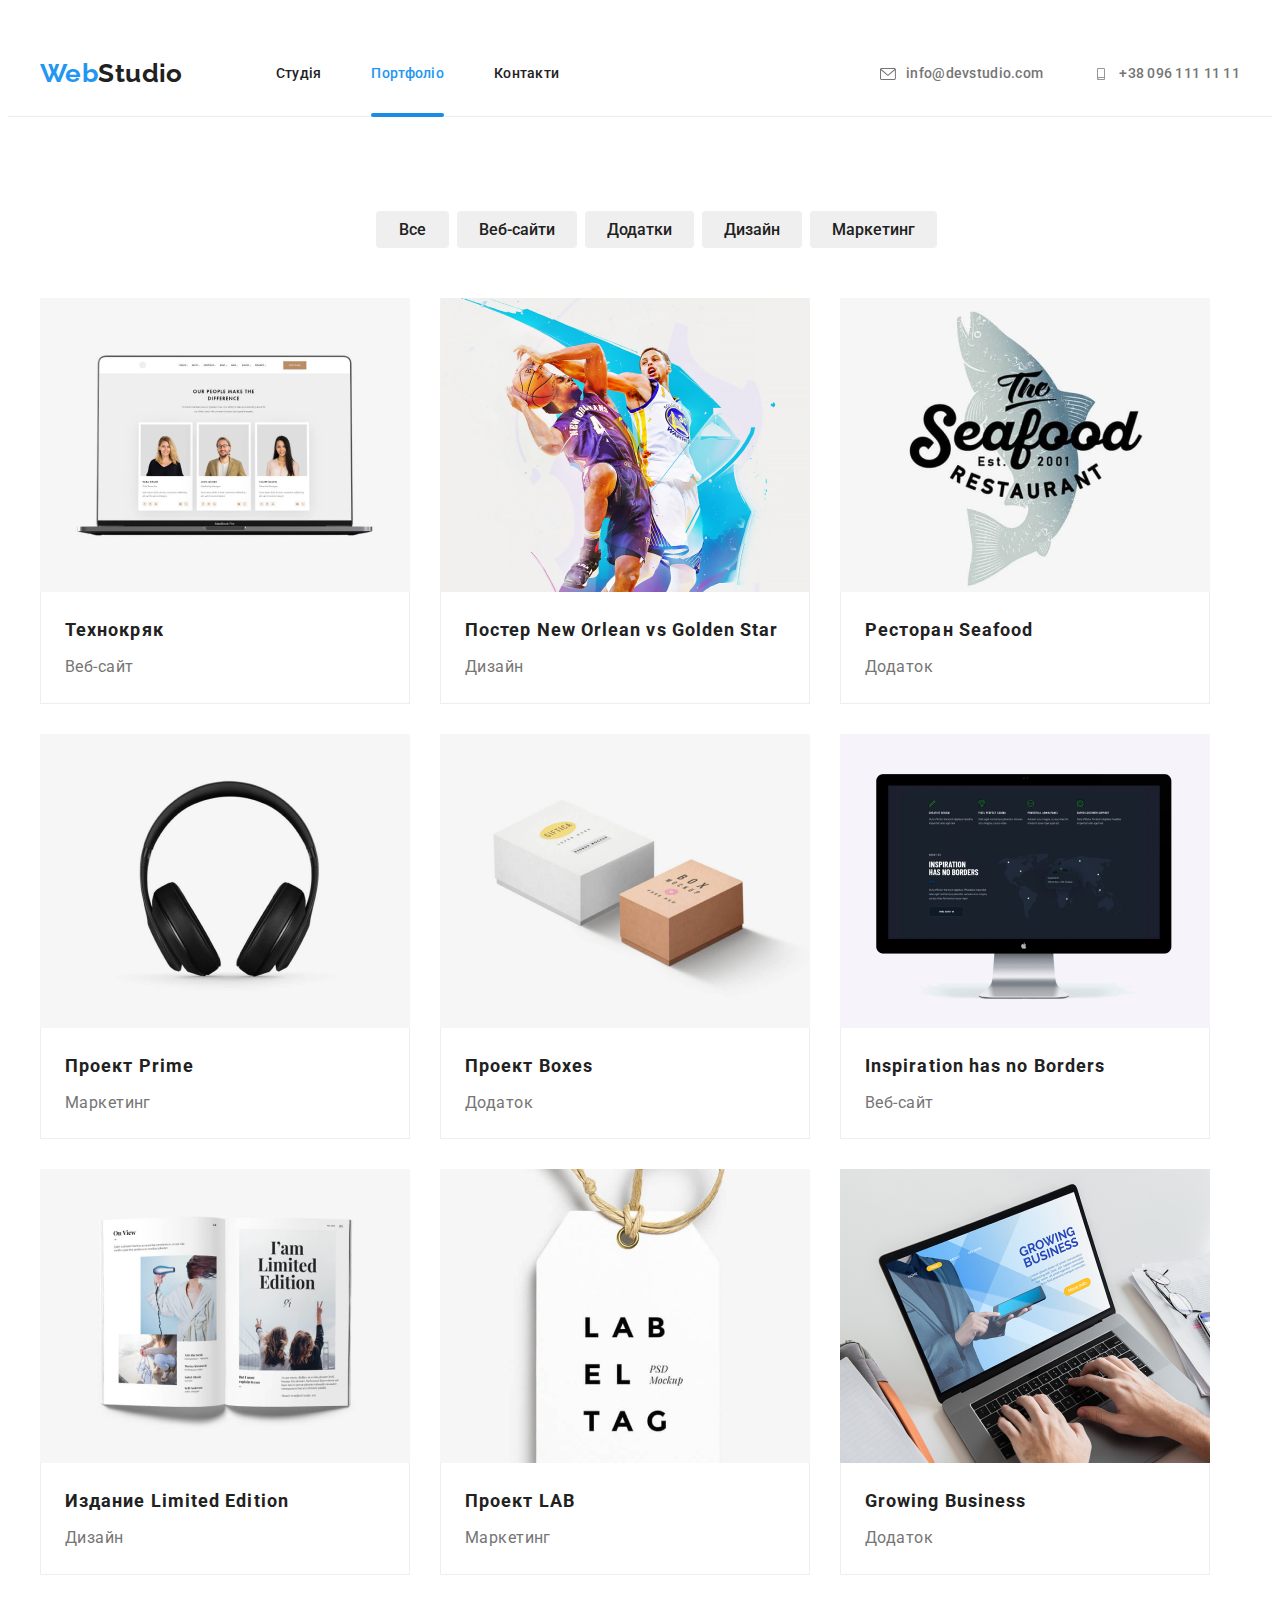
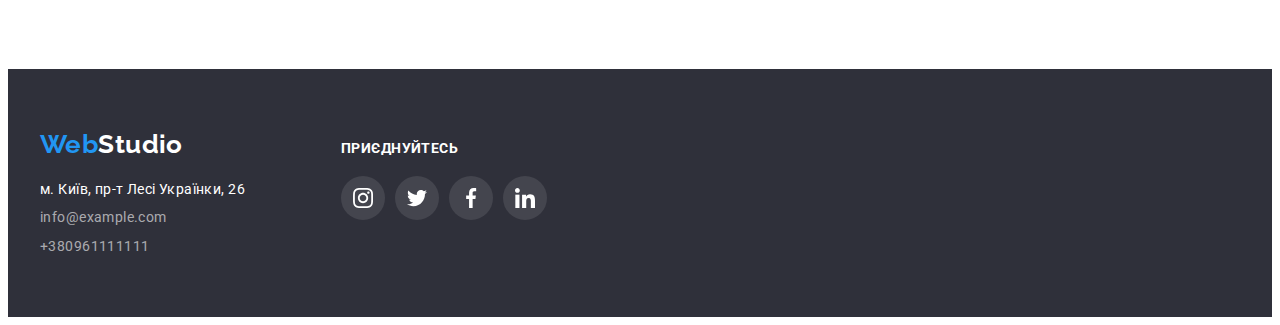
==== portfolio.html @ a5215a13 "+" ====
<!DOCTYPE html>
<html lang="ukr">
<head>
    <meta charset="UTF-8">
    <meta http-equiv="X-UA-Compatible" content="IE=edge">
    <meta name="viewport" content="width=device-width, initial-scale=1.0">
    <title>Document</title>
    <link rel="preconnect" href="https://fonts.googleapis.com">
    <link rel="preconnect" href="https://fonts.gstatic.com" crossorigin>
    <link href="https://fonts.googleapis.com/css2?family=Raleway:wght@700&family=Roboto:wght@400;500;700;900&display=swap" rel="stylesheet">
    <link rel="stylesheet" href="https://cdnjs.cloudflare.com/ajax/libs/modern-normalize/1.1.0/modern-normalize.min.css" integrity="sha512-wpPYUAdjBVSE4KJnH1VR1HeZfpl1ub8YT/NKx4PuQ5NmX2tKuGu6U/JRp5y+Y8XG2tV+wKQpNHVUX03MfMFn9Q==" crossorigin="anonymous" referrerpolicy="no-referrer">
    <link rel="stylesheet" href="./css/styles.css">
</head>
<body>
<!--шапка-->
<header class="header-photo">
    <div class="container header-container">
        <nav class="page-nav">
            <a  href="/index.html" class="logo link">
                Web<span  class="logo-accent">Studio</span>
            </a>
            <ul class="nav-list-link list">
                <li class="nav-list-item"> <a href="./index.html" class=" link">Студія</a></li>
                <li class="nav-list-item"> <a href="/" class=" link current">Портфоліо</a></li>
                <li class="nav-list-item"> <a href="/" class=" link">Контакти</a></li>
            </ul>
        </nav>
        <ul class="list list-ul icon-mail">
            <li class="contacts-mail-class"><a class="contacts-phone-mail link"   href="info@devstudio.com">
                <svg class="list-mail-icon" width="16" height="12">
                    <use href="./images/sprite.svg#icon-envelope"></use>
                </svg>info@devstudio.com</a>
                
            </li>
            <li class="contacts-mail-class"><a class="contacts-phone-mail link"   href="+380961111111">
                <svg class="list-mail-icon" width="16" height="12">
                    <use href="./images/sprite.svg#icon-smartphone"></use>
                </svg>+38 096 111 11 11</a>
            </li>
        </ul>
    </div>  
</header>
 <main>
    <section class="photo-market">
        <div class="container">
            <h1 class="visually-hidden">Портфоліо</h1>
            <ul class="modal-button">
                <li class="list"><button class="modal-btn-primary " type="button">Все</button></li>
                <li class="list"><button class="modal-btn-primary" type="button">Веб-сайти</button></li>
                <li class="list"><button class="modal-btn-primary" type="button">Додатки</button></li>
                <li class="list"><button class="modal-btn-primary" type="button">Дизайн</button></li>
                <li class="list"><button class="modal-btn-primary" type="button">Маркетинг</button></li>
            </ul>
        </div>
        <div class="container">
            <ul class="list link portfolio-main">
                <li class="padding-img">
                    <a class="poster link" href="">
                        <div class="thumb">
                            <img src="./images/img.png" alt="Технокряк" width="370" height="294">
                            <div class="portfolio-overlay">
                                <p class="description"> Ресурс пропонує комплексні пропозиції з різним рівнем функціоналу та сервісів.
                                     Все це дозволить відвідувачу отримати вичерпні відомості про компанію чи приватну особу.
                                 </p>
                            </div>
                        </div>
                        <div class="photo-text">
                            <h2 class="name-photo">Технокряк</h2>
                            <p class="text-photo">Веб-сайт</p>
                        </div>
                    </a>
                </li>
                <li class="padding-img">
                    <a class="poster link" href="">
                        <div class="thumb">
                            <img src="./images/img1.png" alt="New Orlean vs Golden Star" width="370" height="294">
                            <div class="portfolio-overlay">
                                <p class="description"> Ресурс пропонує комплексні пропозиції з різним рівнем функціоналу та сервісів.
                                     Все це дозволить відвідувачу отримати вичерпні відомості про компанію чи приватну особу.
                                 </p>
                            </div>
                        </div>                        
                        <div class="photo-text">
                            <h2 class="name-photo">Постер New Orlean vs Golden Star</h2>
                            <p class="text-photo">Дизайн</p>
                        </div>
                    </a>
                </li>
                <li class="padding-img">
                    <a class="poster link" href="">
                        <div class="thumb">
                            <img src="./images/img2.png" alt="Ресторан Seafood" width="370" height="294">
                            <div class="portfolio-overlay">
                                <p class="description"> Ресурс пропонує комплексні пропозиції з різним рівнем функціоналу та сервісів.
                                     Все це дозволить відвідувачу отримати вичерпні відомості про компанію чи приватну особу.
                                 </p>
                            </div>
                        </div>           
                        <div class="photo-text">
                            <h2 class="name-photo">Ресторан Seafood</h2>
                            <p class="text-photo">Додаток</p>
                        </div>
                    </a>                    
                </li>
                <li class="padding-img">
                    <a class="poster link" href="">
                        <div class="thumb">
                            <img src="./images/img3.png" alt="Проект Prime" width="370" height="294">
                            <div class="portfolio-overlay">
                                <p class="description"> Ресурс пропонує комплексні пропозиції з різним рівнем функціоналу та сервісів.
                                     Все це дозволить відвідувачу отримати вичерпні відомості про компанію чи приватну особу.
                                 </p>
                            </div>
                        </div>           
                        <div class="photo-text">
                            <h2 class="name-photo">Проект Prime</h2>
                            <p class="text-photo">Маркетинг</p>
                        </div>     
                    </a>                            
                </li>
                <li class="padding-img">
                    <a class="poster link" href="">
                        <div class="thumb">
                            <img src="./images/img4.png" alt="Проект Boxes" width="370" height="294">
                            <div class="portfolio-overlay">
                                <p class="description"> Ресурс пропонує комплексні пропозиції з різним рівнем функціоналу та сервісів.
                                     Все це дозволить відвідувачу отримати вичерпні відомості про компанію чи приватну особу.
                                 </p>
                            </div>
                        </div>                                   
                        <div class="photo-text">
                            <h2 class="name-photo">Проект Boxes</h2>
                            <p class="text-photo">Додаток</p>
                        </div>   
                    </a>                                 
                </li>
                <li class="padding-img">
                    <a class="poster link" href="">
                        <div class="thumb">
                            <img src="./images/img5.png" alt="Inspiration has no Borders" width="370" height="294">
                            <div class="portfolio-overlay">
                                <p class="description"> Ресурс пропонує комплексні пропозиції з різним рівнем функціоналу та сервісів.
                                     Все це дозволить відвідувачу отримати вичерпні відомості про компанію чи приватну особу.
                                 </p>
                            </div>
                        </div>                                   
                        <div class="photo-text">
                            <h2 class="name-photo">Inspiration has no Borders</h2>
                            <p class="text-photo">Веб-сайт</p>
                        </div> 
                    </a>                    
                </li>
                <li class="padding-img">
                    <a class="poster link" href="">
                        <div class="thumb">
                            <img src="./images/img6.png" alt="Limited Edition" width="370" height="294">
                            <div class="portfolio-overlay">
                                <p class="description"> Ресурс пропонує комплексні пропозиції з різним рівнем функціоналу та сервісів.
                                     Все це дозволить відвідувачу отримати вичерпні відомості про компанію чи приватну особу.
                                 </p>
                            </div>
                        </div>                                   
                        <div class="photo-text">
                            <h2 class="name-photo">Издание Limited Edition</h2>
                            <p class="text-photo">Дизайн</p>
                        </div>    
                    </a>                               
                </li>
                <li class="padding-img">
                    <a class="poster link" href="">
                        <div class="thumb">
                            <img src="./images/img7.png" alt="Проект LAB" width="370" height="294">
                            <div class="portfolio-overlay">
                                <p class="description"> Ресурс пропонує комплексні пропозиції з різним рівнем функціоналу та сервісів.
                                     Все це дозволить відвідувачу отримати вичерпні відомості про компанію чи приватну особу.
                                 </p>
                            </div>
                        </div>                                   
                        <div class="photo-text">
                            <h2 class="name-photo">Проект LAB</h2>
                            <p class="text-photo">Маркетинг</p>
                        </div>
                    </a>                    
                </li>
                <li class="padding-img">
                    <a class="poster link" href="">
                        <div class="thumb">
                            <img src="./images/img8.png" alt="ТGrowing Business" width="370" height="294">
                            <div class="portfolio-overlay">
                                <p class="description"> Ресурс пропонує комплексні пропозиції з різним рівнем функціоналу та сервісів.
                                     Все це дозволить відвідувачу отримати вичерпні відомості про компанію чи приватну особу.
                                 </p>
                            </div>
                        </div>                                   
                        <div class="photo-text">
                            <h2 class="name-photo">Growing Business</h2>
                            <p class="text-photo">Додаток</p>
                        </div>    
                    </a>                                
                </li>
            </ul>
        </div>
    </section>
 </main>
        
<!--футер-->
<footer class="footer-background">
    <div class="container">
        <div class="footer-decor">
            <a href="/index.html" class="logo link ">
                Web<span class="logo-accent footer-logo">Studio</span>
            </a>
             <address class="address-footer-link">
                <ul class="list">
                    <li class="end logo-address"><a class="link color-text-soc contacts-footer contacts-adress" href="https://bit.ly/3pXMvUd" target="_blank" rel="noopener noreferrer">м. Київ, пр-т Лесі Українки, 26</a> </li>
                    <li class="end"><a class="link color-text-soc contacts-footer" href="mailto:info@devstudio.com">info@example.com</a> </li>
                    <li class="end"><a class="color-text-soc contacts-footer link"   href="+380961111111">+380961111111</a></li>
                  </ul>
             </address>
        </div>
            <div class="social"> 
              <p class="text-clip">приєднуйтесь</p>
                <ul class="social-list-clip list">
                  <li class="social-clip">
                      <a class="clip-list" href="">
                          <svg class="icon-client icon-color" width="20" height="20">
                            <use href="./images/sprite.svg#icon-instagram"></use>
                         </svg>
                       </a>
                   </li>
                   <li class="social-clip">
                    <a class="clip-list " href="">
                        <svg class="icon-client icon-color" width="20" height="20">
                          <use href="./images/sprite.svg#icon-twitter"></use>
                       </svg>
                     </a>
                 </li>
                 <li class="social-clip">
                    <a class="clip-list" href="">
                        <svg class="icon-client icon-color" width="20" height="20">
                          <use href="./images/sprite.svg#icon-facebook"></use>
                       </svg>
                     </a>
                 </li>
                 <li class="social-clip">
                    <a class="clip-list clip-link" href="">
                        <svg class="icon-client icon-color" width="20" height="20">
                          <use href="./images/sprite.svg#icon-linkedin"></use>
                       </svg>
                     </a>
                 </li>
                </ul>
            </div>
            
    </div>
</footer>
</body>
</html>
---- css/styles.css ----
:root {
--primary-font-family: Roboto, sans-serif;
--secondary-font-family: Raleway, sans-serif;
--primary-text-color-theme-dakr: #212121;
--primary-text-color-theme-light:#757575; 
--secondary-text-color-theme-whaite:#FFFFFF;
--secondary-text-color-thtme-whaite-light:#F5F5F5;
--secondary-text-color-theme-light:#2196F3;
--primary-text-color-theme-dark-light:#2F303A;
--secondary-text-color-theme-grey:#F5F4FA; 
--accent-color:#188ce8;
--secondary-text-grey-link: #AFB1B8;

  --function-bezier: cubic-bezier(0.4, 0, 0.2, 1);
  --time-transition: 250ms;
}

body { 
font-family: var(--primary-font-family);
font-size: 14px;
letter-spacing: 0.03em;
background: var(--secondary-text-color-theme-whaite);
color: var(--primary-text-color-theme-dakr);
}
h1,h2,h3,h4,p {
    margin-bottom: 0;
    margin-top: 0;
}
ul,ol {
    margin-left: 0;
    margin-bottom: 0;
    margin-top: 0;
}
img {
    display: block;
}
.list {
    padding: 0;
    margin: 0;
    list-style: none ;
}

.link {
    text-decoration: none;
}

.container {
/* display: flex; */
width: 1200px;
padding-right: 15px;
padding-left: 15px;
margin-left: auto;
margin-right: auto;
}
/* ======ШАПКА ПОЧАТОК======== */
/* .page-header { */
/*     
} */
.logo{
   font-family: var(--secondary-font-family);
   font-weight: 700;
   font-size: 26px;
   line-height: 1.19;
   color: var(--secondary-text-color-theme-light);
   margin-right: 93px;
}
.logo-accent{
    color: var(--primary-text-color-theme-dakr);
}


.nav-list-item:not(:last-child) {
    margin-right: 50px;
}
.nav-list-link .link{
   display: block;
   padding: 32px 0px 32px;
   font-weight: 500;
   line-height: 1.42;
   letter-spacing: 0.02em;
   color: var(--primary-text-color-theme-dakr);
   transition: color 250ms cubic-bezier(0.4, 0, 0.2, 1);

}
.nav-list-link .link:hover,
.nav-list-link .link:focus {
    color: var(--accent-color);
}

.link.current{
   color: var(--secondary-text-color-theme-light);
}

.nav-list-link > .nav-list-item {
    position: relative;
}


.current::after {
    content: '';
    position: absolute;
    bottom: -1px;
  
    display: block;
    width: 100%;
    height: 4px;
    border-radius: 2px;

    background-color: var(--accent-color);
    opacity: 0;
    transition: opacity var(--time-transition) var(--function-bezier);
}

.current::after,
.current:hover::after,
.current:focus::after {
  opacity: 1;
}

.contacts-phone-mail {
    display: flex;
    align-items: center;
    font-weight: 500;
    line-height: 1.42;
    letter-spacing: 0.02em;
    color: var(--primary-text-color-theme-light);

    transition: color 250ms cubic-bezier(0.4, 0, 0.2, 1);
}

.contacts-phone-mail:hover,
.contacts-phone-mail:focus {
    color: var(--accent-color);
}    

.header-container{
    display: flex;
    align-items: center;
}

.page-nav{
    display: flex;
    align-items: center;
}
.nav-list-link{
    display: flex;
    align-items: center;
}
.list-ul{
    display: flex;
    margin-left: auto;
}
.contacts-mail-class:not(:last-child){
   margin-right: 50px; 
}

.list-mail-icon {
    margin-right: 10px;
    fill: currentColor;
}

/* ======ШАПКА КІНЕЦЬ======== */
/* ======Банер і кнопка ======== */
.title-baner{
   background: var(--primary-text-color-theme-dark-light); 
   background-image: linear-gradient(rgba(47, 48, 58, 0.4),rgba(47, 48, 58, 0.4)), 
   url("../images/hero/Img.jpg");
   background-size: cover;
   background-repeat: no-repeat;
   padding: 200px 0;
   text-align: center;
   margin: 0 auto;
   max-width: 1600px;
}
.main-title{
    margin-top: 0px;
    font-weight: 900;
    font-size: 44px;
    line-height: 1.33;
    margin-left: auto;
    margin-right: auto;
    margin-top: 0px;
    margin-bottom: 30px;
    width: 696px;
    text-align: center;
    letter-spacing: 0.06em;
    text-transform: uppercase;
    color: var(--secondary-text-color-theme-whaite);
}
.modal-btn {
    min-width: 152px;
    padding:10px 32px ;
    border: none;
    border-radius: 4px;

    font-family: inherit;
    font-weight: 700;
    font-size: 16px;
    line-height: 1.85;
    letter-spacing: 0.06em;
    color: var(--secondary-text-color-thtme-whaite-light);
    background-color: var(--secondary-text-color-theme-light);
    cursor: pointer;
    align-items: center;
    text-align: center;

    transition: background-color 250ms cubic-bezier(0.4, 0, 0.2, 1), color 250ms cubic-bezier(0.4, 0, 0.2, 1);
}
.modal-btn:hover,
.modal-btn:focus {
    background-color: var(--accent-color);
    color: var(--secondary-text-color-theme-whaite);
}
/* ======Банер і кнопка хедер кінець======== */

/* =======section 1 */
.text-work  {
    display: flex;
    margin-left: -30px;
}
.text-work > .text-work-work {
    margin-right: 30px;
}

.container-work {
    display: flex;
    width: 100%;
    height: 120px;
    justify-content: center;
    align-items: center;
    margin-bottom: 30px;
    background: #F5F4FA;
    border-radius: 4px;
}    
.work-icon{
    width: 70px;
    height: 70px;
}
.text-work-work{
    width: 270px;
    flex-basis: calc ((100% - 120px) /4);
    margin-left: 30px;
}

.work-title-text{
    padding-top: 94px;
    padding-bottom: 94px;
    
}
.text-title{
    margin-top: 0px;
    margin-bottom: 10px;
    font-weight: 700;
    font-size: 14px;
    text-transform: uppercase;
    color: var(--primary-text-color-theme-dakr)
}
.text-title-one{

    line-height: 1.71;
    letter-spacing: 0.03em;
    
}
/* ====end */
/* ====wokking img */
.employees{
    display: flex;
    flex-wrap: wrap;
    margin-left: -30px;
    margin-top: -30px;
    /* justify-content: space-between; */
}
.employees-cart{
   flex-basis: calc ((100% - 120px) /4);
   margin-left: 30px;
   margin-top: 30px;
   background-color: var(--main-background-color);
   box-shadow: 0px 1px 3px rgba(0, 0, 0, 0.12), 0px 1px 1px rgba(0, 0, 0, 0.14),
   0px 2px 1px rgba(0, 0, 0, 0.2);
   border-radius: 0px 0px 4px 4px;
}
.working-title{
    padding-top: 0px;
    padding-bottom: 94px;
}
.working-text {
    font-weight: 700;
    font-size: 36px;
    line-height: 1.3;
    text-align: center;
    color: var(--primary-text-color-theme-dakr);
    margin-bottom: 50px;
}
.working-cart{
    display: flex;
    flex-wrap: wrap;
    margin-left: -30px;
    margin-top: -30px;
}

.work-cart-list {
    position: relative;
    flex-basis: calc((100% - 90px) /3);
    margin-left: 30px;
    margin-top: 30px;
}
.work-label{
    position: absolute;
    bottom: 0;
  
    margin: 0;
    padding: 27px;
    text-align: center;
    width: 100%;
    height: 70px;
    
    color: var(--secondary-text-color-theme-whaite);
    background: rgba(47, 48, 58, 0.8);
}

.sublabel{
    font-size: 14px;
    font-weight:700;
    text-transform: uppercase;
}

/* ====end */
/* ====наша команда====== */
.work-profession{
    padding-top: 94px;
    padding-bottom: 94px;
    background: var(--secondary-text-color-theme-grey);
}
.name {
    font-weight: 500;
    font-size: 16px;
    line-height: 1.2;
    text-align: center;
    text-align: center;
    color: var(--primary-text-color-theme-dakr);
    margin-bottom: 10px;
}
.profession{
    font-size: 16px;
    line-height: 1.2;
    text-align: center;
    color: var(--primary-text-color-theme-light);
    margin-bottom: 16px;
}
.employees-name{
    border-radius: 0px 0px 4px 4px;
    background: var(--secondary-text-color-theme-whaite);
    padding-top: 30px;
    padding-bottom: 30px;
    padding-right: 32px;
    padding-left: 32px;
}

.social-list {
    display: flex;
    justify-content: space-between;
}
.social-list-link{
    display: flex;
    align-items: center;
    justify-content: center;
    width: 44px;
    height: 44px;
    border-radius: 50%;
    transition: fill 250ms cubic-bezier(0.4, 0, 0.2, 1);
}

.social-list-link:hover,
.social-list-link:focus {
background-color:var(--secondary-text-color-theme-light);
}

.social-list-link:hover .social-list-icon,
.social-list-link:focus .social-list-icon {
fill: var(--secondary-text-color-theme-whaite);
background: var(--secondary-text-color-theme-light);
}



.social-list-icon{
    fill: var(--secondary-text-grey-link);
}

/* ====наша команда кінець====== */
/* наші клієнти початок */
.title-client{
    padding-top: 94px;
    padding-bottom: 94px;
}

.title-clien > .container {
    flex-direction: column;
}

.main-client{
    display: flex;
    justify-content: space-between;

}
.main-icon-client{
    box-sizing: border-box;
}
.icon-client{
    fill: var(--secondary-text-grey-link);
}
.main-icon{
    display: inline-flex;
    width: 100%;
    height: 100%;
    border-radius: 4px;
    justify-content: center;
    align-items: center;
    border: 1px solid var(--secondary-text-grey-link);
    transition: border-color 250ms cubic-bezier(0.4, 0, 0.2, 1), fill 250ms cubic-bezier(0.4, 0, 0.2, 1);
}

.main-icon:hover,
.main-icon:focus {
    border-color: var(--secondary-text-color-theme-light);
}

.main-icon:hover svg,
.main-icon:focus svg{
fill: var(--secondary-text-color-theme-light);
}

.main-client > .main-icon-client {
    height: 90px;
    width: 170px;
}

.main-client {
    display: flex;
    justify-content: space-between;
}



/* наші клієнти  */



/* ======футер======= */
.address-footer-link {
margin-top: 20px;
}

.footer-background {
    background: var(--primary-text-color-theme-dark-light);
    /* padding: 50px 0; */
    padding-top: 60px;
    padding-bottom: 60px;
}
.footer-logo{
    color: var(--secondary-text-color-theme-whaite);
}

.end{
    margin-bottom: 9px;
}
.end:last-child{
    margin-bottom: 0px;
}
.logo-address{
    margin-top: 20px;
}
.color-text-soc {
    color: rgba(255, 255, 255, 0.6);
}
.contacts-adress{
    color: var(--secondary-text-color-theme-whaite);
    
}

 .contacts-footer{
   font-weight: normal; 
   font-style: normal;
   line-height: 1.42;
}
.contacts-footer:hover,
.contacts-footer:focus {
color: var(--accent-color);
}
.footer-decor {
    width: 231px;
    margin-right: 70px;
  }

/* ===приєднуйся===== */
.social{
    min-width: 206px;
}
.footer-background .container {
    display: flex;
    align-items: baseline;
}
.social-list-clip{
    display: flex;
    justify-content: space-between;
    box-sizing: border-box;
}
.icon-color{
    fill: currentColor;
}


.social > p {
    display: flex;
    margin-bottom: 20px;
    font-weight:700;
    text-transform: uppercase;
    color: var(--secondary-text-color-theme-whaite);
}

.clip-list {
    display: inline-flex;
    width: 44px;
    height: 44px;
    border-radius: 50%;
    
    justify-content: center;
    align-items: center;
    box-sizing: border-box;

    background-color: rgba(255, 255, 255, 0.1);
    color: var(--secondary-text-color-theme-whaite);
    transition: fill var(--time-transition)  var(--function-bezier);
}

.clip-list:hover .icon-client,
.clip-list:focus .icon-client{
    fill: var(--secondary-text-color-theme-whaite);
    background: var(--secondary-text-color-theme-light);  
}

.clip-list:hover,
.clip-list:focus {
    background-color:var(--secondary-text-color-theme-light);
}

.text-clip {
    color: var(--primary-text-color-theme-light);
}


/* ===ENG FOOTER===== */
.visually-hidden {
    position: absolute;
    width: 1px;
    height: 1px;
    margin: -1px;
    padding: 0;
    overflow: hidden;
    border: 0;
    clip: rect(0 0 0 0)  
}


  /* ======PORTFOLIO======= */
  .photo-market > .container {
    flex-direction: column;
  }
       
.modal-btn-primary {
    min-width: 73px;
    padding:6px 22px ;
    margin-right: 8px;
    font-family: inherit;
    font-weight: 500;
    border-radius: 4px;
 
    font-size: 16px;
    line-height: 1.6;
    color: var(--primary-text-color-theme-dakr);
    cursor: pointer;
    text-align: center;
    border: none;
    transition: background-color var(--time-transition) var(--function-bezier), color var(--time-transition) var(--function-bezier),
    box-shadow var(--time-transition) var(--function-bezier) ;
}
.modal-button{
    display: flex;
    justify-content: center;
    margin-bottom: 50px;
}
.header-photo {
    border-bottom: 1px solid #ECECEC;
    padding-top: 24px;
    padding-bottom: 0px;
}

 .modal-btn-primary:hover,
 .modal-btn-primary:focus {
   background-color: var(--accent-color);
   color: var(--secondary-text-color-theme-whaite);
   box-shadow: 0px 3px 1px rgba(0, 0, 0, 0.1), 
   0px 1px 2px rgba(0, 0, 0, 0.08), 0px 2px 2px rgba(0, 0, 0, 0.12);
}

.photo-market{
    background-color: var(--secondary-text-color-theme-whaite);
    padding-bottom: 94px;
    padding-top: 94px;
 }
.name-photo{
    margin-bottom: 4px;
    font-weight: 700;
    font-size: 18px;
    line-height: 2;
    letter-spacing: 0.06em;
    color: var(--primary-text-color-theme-dakr); 
}
.text-photo{
    font-size: 16px;
    line-height: 1.9;
    color: var(--primary-text-color-theme-light);
}

.padding-img {
  flex-basis: calc((100% - 270px) /9);
  margin-left: 30px;
  margin-top: 30px;
}

.portfolio-main {
    display: flex;
    flex-wrap:wrap;
    margin-left: -30px;
    margin-top: -30px;
}
.poster{
    display: block;
  }

.photo-text {
   padding-right: 24px;
   padding-left: 24px;
   padding-top: 20px;
   padding-bottom: 20px;
   border-left: 1px solid #EEEEEE;
   border-right: 1px solid #EEEEEE;
   border-bottom: 1px solid #EEEEEE;
}
.poster:hover,
.poster:focus {
    box-shadow: 0px 1px 1px rgba(0, 0, 0, 0.12), 0px 4px 4px rgba(0, 0, 0, 0.06),
    1px 4px 6px rgba(0, 0, 0, 0.16);
}

/* ===position overlay==== */
.thumb {
    position: relative;
    overflow: hidden;
}

.portfolio-overlay{
    position: absolute;
    bottom: 0;
    width: 100%;
    height: 100%;
    background-color: rgba(33, 150, 243, 0.9);
    box-shadow: none;
    transform: translateY(100%);
    transition: var(--time-transition) var(--function-bezier);
}
.description{
    padding: 63px 24px;
    margin: 0;
  
    font-size: 18px;
    line-height: 1.56;
    color: var(--secondary-text-color-theme-whaite);
}
.poster:hover .portfolio-overlay,
.poster:focus .portfolio-overlay {
    transform: translateY(0);
}

.poster:hover,
.poster:focus {
    box-shadow: 0px 1px 1px rgba(0, 0, 0, 0.12), 0px 4px 4px rgba(0, 0, 0, 0.06),
    1px 4px 6px rgba(0, 0, 0, 0.16);
  outline: transparent;
}
/* ===position overlay end==== */
/* ====END PORTF */

.backdrop {
    position: fixed;
    top: 0;
    left: 0;
    width: 100vw;
    height: 100vh;
    background-color: rgb(0,0,0,0.5);
    transition: opacity 250ms cubic-bezier(0.4, 0, 0.2, 1), visibility 250ms cubic-bezier(0.4, 0, 0.2, 1);
}
.backdrop.is-hidden{
    opacity: 0;
    visibility: hidden;
    pointer-events: none;
}

.modal {
    position: absolute;
    top: 50%;
    left: 50%;
    transform: translate(-50%,-50%);
    width: 528px;
    height: 581px;
    background-color: rgb(255,255,255);
}
.modal-close-btn {
    position: absolute;
    top: 8px;
    right: 8px;
    display: flex;
    justify-content:center;
    align-items:center;
    width: 30px;
    height: 30px;
    border-radius: 50%;
    border: 1px solid rgba(0, 0, 0, 0.1);
    background-color: transparent;
    padding:0;
    cursor: pointer;
}
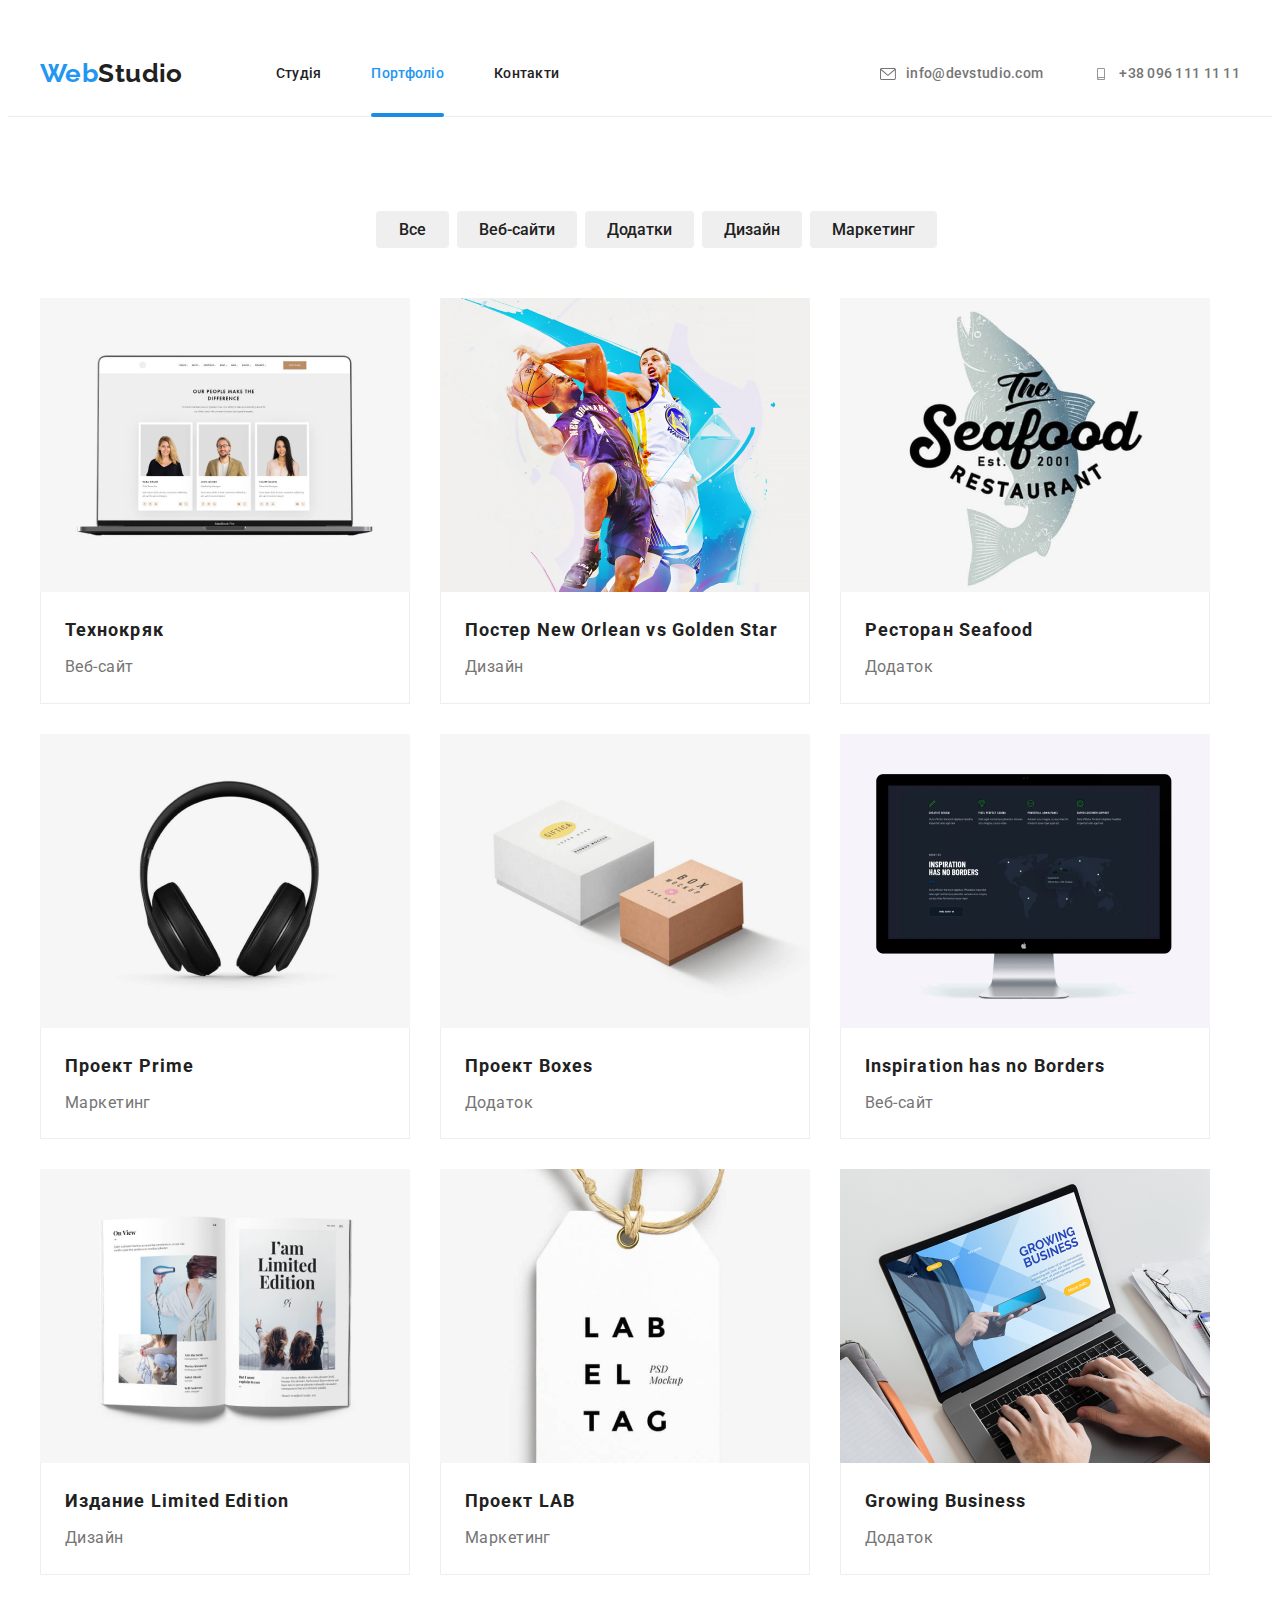
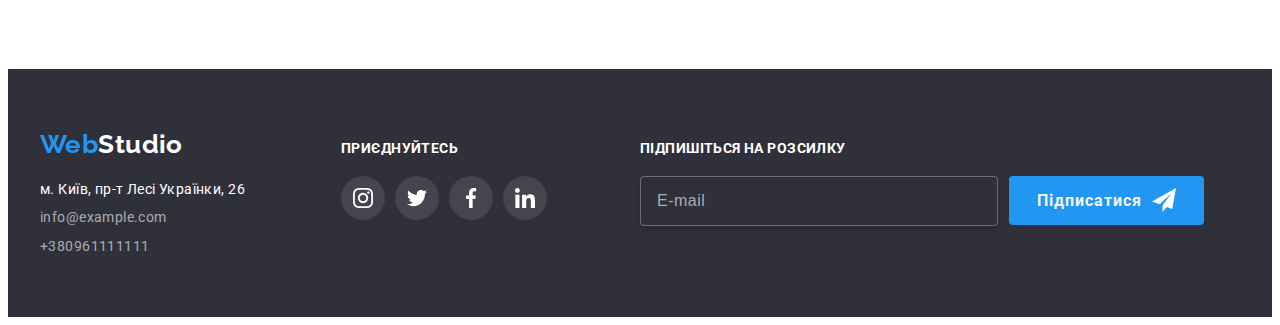
==== commit b07f8ca8: "форма, чекбокс" ====
--- a/portfolio.html
+++ b/portfolio.html
@@ -251,7 +251,18 @@
                  </li>
                 </ul>
             </div>
-            
+            <form class="form-footer">
+                <p class="subscription text">Підпишіться на розсилку</p>
+                <div class="form-subscription">
+                    <input type="email" class="sing-email" name="email" placeholder="E-mail" required>
+                </div>
+                <button class="modal-btn sign-btn" type="submit">
+                    Підписатися
+                    <svg class="icon-sub" width="24" height="24">
+                      <use href="./images/sprite.svg#icon-icon-send"></use>
+                    </svg>
+                </button>
+            </form>       
     </div>
 </footer>
 </body>
--- a/css/styles.css
+++ b/css/styles.css
@@ -44,6 +44,20 @@
     text-decoration: none;
 }
 
+.text {
+    margin-top: 0px;
+    margin-bottom: 0px;
+} 
+.visually-hidden {
+    position: absolute;
+    width: 1px;
+    height: 1px;
+    margin: -1px;
+    padding: 0;
+    overflow: hidden;
+    border: 0;
+    clip: rect(0 0 0 0)  
+}
 .container {
 /* display: flex; */
 width: 1200px;
@@ -509,7 +523,7 @@
     fill: currentColor;
 }
 
-
+.subscription,
 .social > p {
     display: flex;
     margin-bottom: 20px;
@@ -547,21 +561,51 @@
 .text-clip {
     color: var(--primary-text-color-theme-light);
 }
-
+/* ===form footer==== */
+.form-footer{
+    min-width: 570px;
+    margin-left: 93px;
+}
+.form-subscription{
+    display: inline-flex;
+    min-width: 358px;
+    margin-right: 12px;
+}
+.sing-email{
+    display: inline-block;
+    width: 100%;
+    margin: 0;
+    padding: 14px 16px;
+
+    font-size: 16px;
+    line-height: 1.25;
+    letter-spacing: 0.03em;
+    align-items: center;
+    color: rgba(255, 255, 255, 0.6);
+
+    border: 1px solid rgba(255, 255, 255, 0.3);
+    border-radius: 4px;
+    background-color: inherit;
+    box-shadow: 0px 4px 4px rgba(0, 0, 0, 0.15);
+}
+
+.sing-email::placeholder {
+    font-size: 16px;
+    line-height: 1.25;
+    letter-spacing: 0.03em;
+    color: rgba(255, 255, 255, 0.6);
+}
+.sign-btn{
+    display: inline-flex;
+    align-items: center;
+    padding: 10px 28px;
+    margin-left: -4px;
+}
+.icon-sub{
+    margin-left: 10px;
+}
 
 /* ===ENG FOOTER===== */
-.visually-hidden {
-    position: absolute;
-    width: 1px;
-    height: 1px;
-    margin: -1px;
-    padding: 0;
-    overflow: hidden;
-    border: 0;
-    clip: rect(0 0 0 0)  
-}
-
-
   /* ======PORTFOLIO======= */
   .photo-market > .container {
     flex-direction: column;
@@ -714,6 +758,10 @@
     width: 528px;
     height: 581px;
     background-color: rgb(255,255,255);
+    padding: 40px;
+    border-radius: 4px;
+    box-shadow: 0px 1px 3px rgba(0, 0, 0, 0.12), 0px 1px 1px rgba(0, 0, 0, 0.14),
+    0px 2px 1px rgba(0, 0, 0, 0.2);
 }
 .modal-close-btn {
     position: absolute;
@@ -730,4 +778,134 @@
     padding:0;
     cursor: pointer;
 }
-
+.modal-close-btn:hover,
+.modal-close-btn:focus {
+    color: var(--accent-color);
+}
+.mobal-close-icon{
+    fill: currentColor;
+}
+
+.text-backdrop{
+    font-weight: 700;
+    margin-bottom: 12px;
+    font-size: 20px;
+    line-height: 1.15;
+    letter-spacing: 0.03em;
+    text-align: center;
+    color: var(--primary-text-color-theme-dakr);
+}
+
+.text-form{
+    position: relative;
+    display: block;
+    margin-bottom: 10px;
+    cursor: pointer;
+}
+.text-user {
+    display: inline-block;
+    margin-bottom: 4px;
+}
+.text-user,
+.contact-form-input{
+    font-size: 12px;
+    line-height: 1.17;
+    letter-spacing: 0.01em;
+    color: var(--primary-text-color-theme-light);
+}
+.contact-form-input{
+    display: block;
+    width: 100%;
+    padding: 12px 12px 12px 42px;
+    margin: 0;
+    border: 1px solid rgba(33, 33, 33, 0.2);
+    border-radius: 4px;
+    cursor: pointer;
+    transition: border-color var(--time-transition) var(--function-bezier) ;
+}
+
+.contact-form-input:focus {
+    outline: none;
+    border-color: var(--secondary-text-color-theme-light);
+}
+.contact-form-input:focus + .icon-svg-form{
+    fill: var(--secondary-text-color-theme-light);
+}
+.contact-form-input-wrapper{
+    position: relative;
+    display: block;
+    margin-top: 4px;
+}
+.icon-svg-form{
+    position: absolute;
+    top: 50%;
+    left: 12px;
+    transform: translateY(-50%);
+    transition: fill var(--time-transition) var(--function-bezier)
+}
+
+.contact-form-field{
+    display: block;
+    margin-bottom: 20px;
+}
+.contact-form-message{
+    width: 100%;
+    height: 120px;
+    margin-top: 4px;
+    padding: 12px 12px;
+    resize: none;
+
+    border: 1px solid rgba(33, 33, 33, 0.2);
+    border-radius: 4px;
+    transition: border-color var(--time-transition) var(--function-bezier) ;
+}
+
+.contact-form-message:focus {
+    outline: none;
+    border-color: var(--secondary-text-color-theme-light);
+}
+.contact-form-message::placeholder{
+    color: rgba(117, 117, 117, 0.5);
+}
+/* ==== */
+.checkbox-wrapper{
+    margin-bottom: 30px;
+}
+.cont-policy{
+    display: inline-block;
+    line-height: 1.71;
+    text-decoration: underline;
+    color: var(--accent-color);
+    text-decoration-skip-ink: none;
+}
+.text-checkbox-label{
+    display: flex;
+    align-items: center;
+}
+.text-checkbox:checked + .text-checkbox-label::before{
+    background-image:url(../images/icon\ check.svg);
+    background-size: contain;
+    background-origin: border-box;
+    background-repeat: no-repeat;
+    background-color: #188ce8;
+}
+.text-checkbox:focus + .text-checkbox-label::before{
+    border: 2px solid var(--accent-color);
+}
+.text-checkbox-label::before{
+    display: inline-block;
+    width: 16px;
+    height: 15px;
+    cursor: pointer;
+    content: "";
+    border: 2px solid var(--primary-text-color-theme-light);
+    border-radius: 2px;
+    margin-left: 10px;
+    margin-right: 10px;
+}
+.contact-form-btn{
+    display: block;
+    padding: 10px 55px;
+    margin: 0 auto;
+    transition: background-color var(--accent-color) var(--function-bezier);
+}
